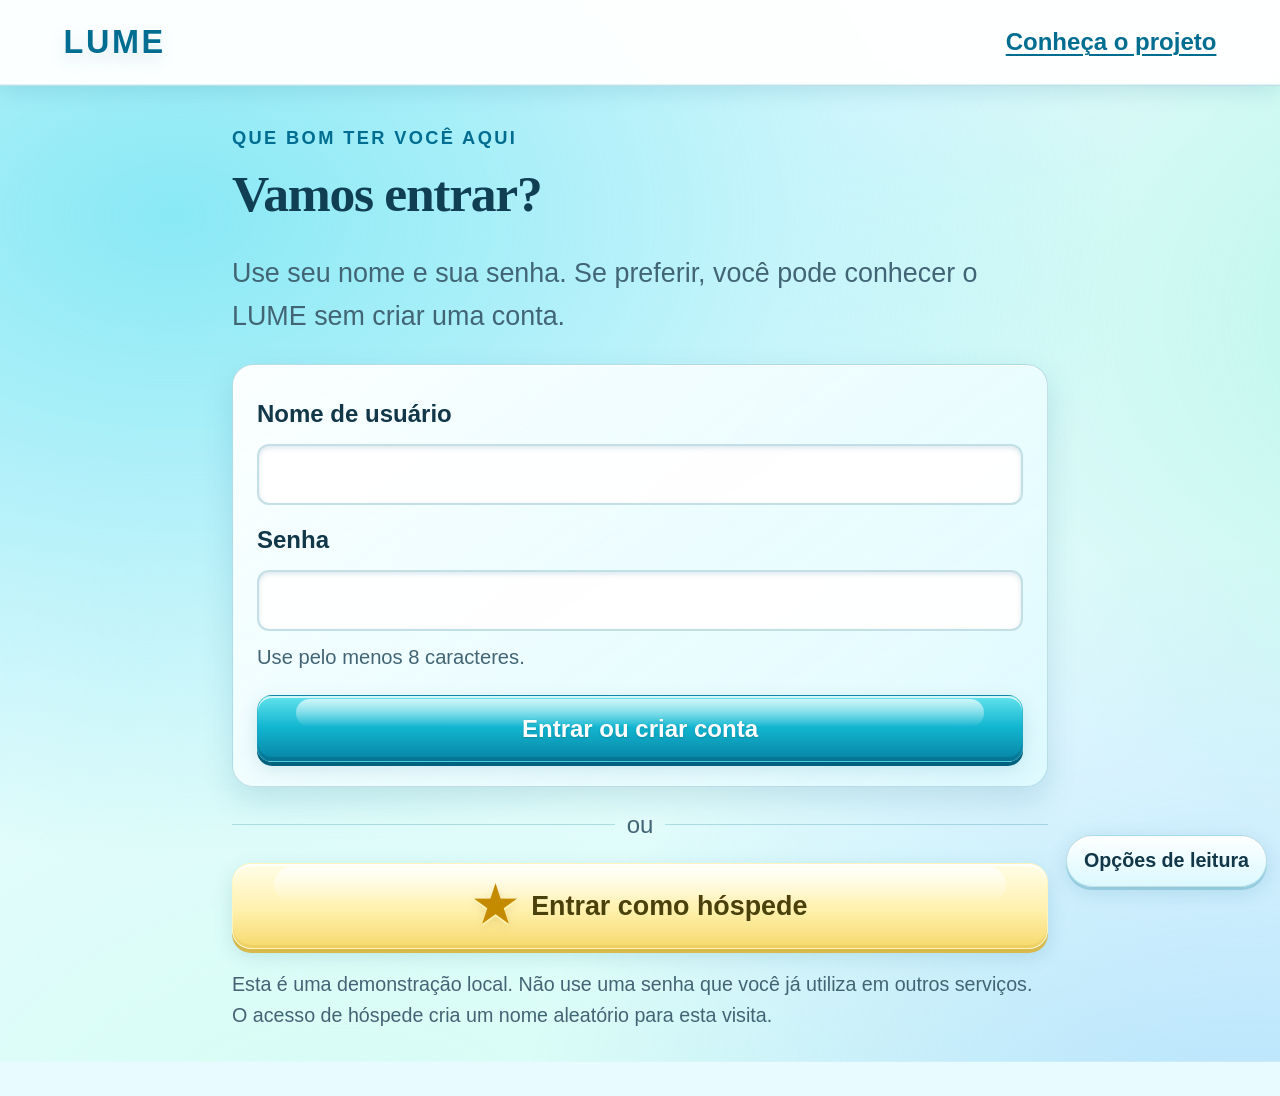
==== pages/login.html @ c27745e7 "Adicionar estrutura completa do projeto LUME Adicionado a estrutura inicial do site, interface acess" ====
<!doctype html>
<html lang="pt-BR">
<head>
  <meta charset="utf-8">
  <meta name="viewport" content="width=device-width, initial-scale=1">
  <meta name="color-scheme" content="light dark">
  <title>Entrar — LUME</title>
  <link rel="stylesheet" href="../assets/css/styles.css">
<link rel="icon" href="../assets/img/favicon.ico?v=4" type="image/x-icon">
  <link rel="shortcut icon" href="../assets/img/favicon.ico?v=4" type="image/x-icon">
  <script src="../assets/js/common.js"></script>
  <script src="../assets/js/auth.js" defer></script>
</head>
<body>
  <header class="site-header">
    <a class="brand small-brand" href="../index.html">LUME</a>
    <a class="text-link" href="sobre.html">Conheça o projeto</a>
  </header>
  <main class="container narrow">
    <p class="eyebrow">Que bom ter você aqui</p>
    <h1>Vamos entrar?</h1>
    <p class="lead">Use seu nome e sua senha. Se preferir, você pode conhecer o LUME sem criar uma conta.</p>
    <form id="loginForm" class="panel">
      <label for="username">Nome de usuário</label>
      <input id="username" name="username" autocomplete="username" required minlength="2" maxlength="30">
      <label for="password">Senha</label>
      <input id="password" name="password" type="password" autocomplete="current-password" required minlength="8" aria-describedby="passwordHelp">
      <p id="passwordHelp" class="field-help">Use pelo menos 8 caracteres.</p>
      <p id="loginMessage" class="form-message" role="status"></p>
      <button class="button primary full" type="submit">Entrar ou criar conta</button>
    </form>
    <div class="separator"><span>ou</span></div>
    <button class="guest-button full" id="guestButton" type="button">
      <span class="star" aria-hidden="true">★</span>
      <span>Entrar como hóspede</span>
    </button>
    <p class="small-note">Esta é uma demonstração local. Não use uma senha que você já utiliza em outros serviços. O acesso de hóspede cria um nome aleatório para esta visita.</p>
  </main>
</body>
</html>
---- assets/css/styles.css ----
:root {
  color-scheme: light;
  --page-font-family: Arial, Helvetica, sans-serif;
  --heading-font-family: "Times New Roman", Times, serif;
  --reading-font-family: "Times New Roman", Times, serif;
  --base-font-size: 24px;
  --ink: #113749;
  --muted: #426575;
  --heading: #103e53;
  --link: #006d91;
  --page-background: #e8fbff;
  --surface: rgba(255, 255, 255, 0.88);
  --surface-strong: rgba(255, 255, 255, 0.96);
  --surface-soft: rgba(221, 250, 255, 0.86);
  --border: rgba(44, 139, 164, 0.28);
  --primary: #078cae;
  --primary-dark: #00627e;
  --aqua: #52d9e8;
  --mint: #75e4b0;
  --accent: #ffe27a;
  --focus: #e0931c;
  --shadow: rgba(16, 104, 132, 0.15);
  --glow-a: rgba(78, 222, 239, 0.62);
  --glow-b: rgba(135, 244, 208, 0.58);
  --glow-c: rgba(97, 187, 247, 0.42);
  --glow-d: rgba(206, 255, 239, 0.72);
  --button-text: #ffffff;
  --card-heading: #16475b;
}

:root[data-theme="dark"] {
  color-scheme: dark;
  --ink: #e2f5fb;
  --muted: #b4d2de;
  --heading: #e9fbff;
  --link: #8deeff;
  --page-background: #071e29;
  --surface: rgba(10, 42, 57, 0.9);
  --surface-strong: rgba(9, 37, 51, 0.96);
  --surface-soft: rgba(15, 64, 80, 0.88);
  --border: rgba(104, 221, 236, 0.28);
  --primary: #20b9d1;
  --primary-dark: #08748b;
  --aqua: #31cadd;
  --mint: #43cfa1;
  --accent: #f0d36d;
  --focus: #ffd36e;
  --shadow: rgba(0, 0, 0, 0.28);
  --glow-a: rgba(0, 164, 198, 0.34);
  --glow-b: rgba(19, 177, 132, 0.3);
  --glow-c: rgba(46, 126, 221, 0.3);
  --glow-d: rgba(16, 91, 110, 0.46);
  --button-text: #f4fdff;
  --card-heading: #e1f8ff;
}

@media (prefers-color-scheme: dark) {
  :root[data-theme="auto"] {
    color-scheme: dark;
    --ink: #e2f5fb;
    --muted: #b4d2de;
    --heading: #e9fbff;
    --link: #8deeff;
    --page-background: #071e29;
    --surface: rgba(10, 42, 57, 0.9);
    --surface-strong: rgba(9, 37, 51, 0.96);
    --surface-soft: rgba(15, 64, 80, 0.88);
    --border: rgba(104, 221, 236, 0.28);
    --primary: #20b9d1;
    --primary-dark: #08748b;
    --aqua: #31cadd;
    --mint: #43cfa1;
    --accent: #f0d36d;
    --focus: #ffd36e;
    --shadow: rgba(0, 0, 0, 0.28);
    --glow-a: rgba(0, 164, 198, 0.34);
    --glow-b: rgba(19, 177, 132, 0.3);
    --glow-c: rgba(46, 126, 221, 0.3);
    --glow-d: rgba(16, 91, 110, 0.46);
    --button-text: #f4fdff;
    --card-heading: #e1f8ff;
  }
}

* {
  box-sizing: border-box;
}

html {
  min-height: 100%;
  font-size: var(--base-font-size);
  scroll-behavior: smooth;
}

body {
  position: relative;
  isolation: isolate;
  min-height: 100vh;
  margin: 0;
  overflow-x: hidden;
  color: var(--ink);
  background: var(--page-background);
  font-family: var(--page-font-family);
  font-size: 1rem;
  line-height: 1.58;
}

body::before {
  position: fixed;
  z-index: -1;
  inset: -18%;
  content: "";
  pointer-events: none;
  background:
    radial-gradient(ellipse at 18% 22%, var(--glow-a) 0%, transparent 34%),
    radial-gradient(ellipse at 78% 28%, var(--glow-b) 0%, transparent 32%),
    radial-gradient(ellipse at 62% 82%, var(--glow-c) 0%, transparent 35%),
    radial-gradient(ellipse at 25% 78%, var(--glow-d) 0%, transparent 34%);
  background-size: 140% 140%;
  transform: translate3d(-2%, 0, 0);
  animation: aquaFlow 34s ease-in-out infinite alternate;
  will-change: transform;
}

@keyframes aquaFlow {
  0% {
    transform: translate3d(-2%, -1%, 0) scale(1);
  }
  50% {
    transform: translate3d(2%, 2%, 0) scale(1.035);
  }
  100% {
    transform: translate3d(3%, -2%, 0) scale(1.015);
  }
}

a {
  color: var(--link);
  font-weight: 700;
  text-underline-offset: 0.16em;
}

a:hover {
  text-decoration-thickness: 2px;
}

button,
input,
select {
  font: inherit;
}

button,
.button {
  min-height: 2.25rem;
  border-radius: 0.625rem;
  cursor: pointer;
  transition: transform 0.16s ease, filter 0.16s ease, box-shadow 0.16s ease;
}

button:hover,
.button:hover {
  filter: saturate(1.08) brightness(1.02);
  transform: translateY(-2px);
}

button:active,
.button:active {
  transform: translateY(1px);
}

button:focus-visible,
a:focus-visible,
input:focus-visible,
select:focus-visible,
summary:focus-visible {
  outline: 3px solid var(--focus);
  outline-offset: 3px;
}

h1,
h2,
h3,
h4 {
  color: var(--heading);
  font-family: var(--heading-font-family);
  line-height: 1.2;
  letter-spacing: -0.025em;
}

h1 {
  margin: 0.2em 0 0.45em;
  font-size: 2.15rem;
}

h2 {
  margin-top: 1.5em;
  font-size: 1.45rem;
}

h3 {
  font-size: 1.1rem;
}

p,
li {
  max-width: 75ch;
}

img {
  max-width: 100%;
}

[hidden] {
  display: none !important;
}

.site-header {
  position: relative;
  display: flex;
  align-items: center;
  justify-content: space-between;
  gap: 1rem;
  padding: 0.7rem clamp(0.75rem, 5vw, 2.65rem);
  border-bottom: 1px solid var(--border);
  background: var(--surface-strong);
  box-shadow: 0 0.2rem 0.9rem var(--shadow), inset 0 -1px rgba(99, 202, 221, 0.2);
}

.site-header nav {
  display: flex;
  flex-wrap: wrap;
  gap: 0.4rem;
}

.site-header nav a {
  padding: 0.28rem 0.55rem;
  border-radius: 999px;
  text-decoration: none;
}

.site-header nav a:hover {
  background: color-mix(in srgb, var(--aqua) 18%, transparent);
}

.brand {
  color: var(--link);
  font-weight: 900;
  letter-spacing: 0.08em;
  text-decoration: none;
  text-shadow: 0 1px 0 var(--surface-strong), 0 0.3rem 0.7rem var(--shadow);
}

.small-brand {
  font-size: 1.35rem;
}

.container {
  position: relative;
  width: min(100% - 1.5rem, 52rem);
  margin: 1.6rem auto 2.7rem;
}

.narrow {
  width: min(100% - 1.5rem, 34rem);
}

.reading {
  max-width: 39rem;
}

.reading > p:not(.eyebrow),
.reading li {
  font-family: var(--reading-font-family);
  font-size: 1.08rem;
}

.lead {
  color: var(--muted);
  font-size: 1.12rem;
}

.eyebrow {
  margin-bottom: 0.35rem;
  color: var(--link);
  font-size: 0.76rem;
  font-weight: 900;
  letter-spacing: 0.13em;
  text-transform: uppercase;
}

.text-link {
  font-weight: 800;
}

.button {
  position: relative;
  isolation: isolate;
  display: inline-flex;
  align-items: center;
  justify-content: center;
  gap: 0.45rem;
  overflow: hidden;
  padding: 0.55rem 0.9rem;
  border: 1px solid var(--border);
  font-weight: 900;
  text-align: center;
  text-decoration: none;
}

.button::before,
.guest-button::before,
.fontsize-button::before {
  position: absolute;
  z-index: -1;
  top: 3px;
  right: 5%;
  left: 5%;
  height: 43%;
  border-radius: 999px;
  background: linear-gradient(180deg, rgba(255, 255, 255, 0.7), transparent);
  content: "";
  pointer-events: none;
}

.primary {
  color: var(--button-text);
  background: linear-gradient(180deg, #62e3ed 0%, #12b5d0 48%, #0783a4 100%);
  box-shadow: inset 0 2px 0 rgba(255, 255, 255, 0.72), inset 0 -4px 0 rgba(0, 72, 100, 0.25), 0 4px 0 var(--primary-dark), 0 7px 0.8rem var(--shadow);
  text-shadow: 0 1px 2px rgba(0, 65, 80, 0.25);
}

.primary:hover {
  color: var(--button-text);
  background: linear-gradient(180deg, #81edf3 0%, #20c4db 47%, #0789aa 100%);
}

.secondary {
  color: var(--link);
  background: linear-gradient(180deg, var(--surface-strong), var(--surface-soft));
  box-shadow: inset 0 2px 0 rgba(255, 255, 255, 0.7), inset 0 -3px 0 var(--border), 0 3px 0 var(--border), 0 6px 0.7rem var(--shadow);
}

.full {
  width: 100%;
}

.welcome-page {
  min-height: 100vh;
}

.welcome {
  display: flex;
  min-height: 100vh;
  width: min(100% - 1.2rem, 38rem);
  margin: 0 auto;
  padding: 1.25rem 0;
  flex-direction: column;
  align-items: center;
  justify-content: center;
  text-align: center;
}

.welcome .eyebrow {
  margin: 0;
  font-size: 0.95rem;
}

.welcome .brand {
  margin: 0.15rem 0;
  background: linear-gradient(180deg, #31d6e8 0%, #087fa8 48%, #07536f 100%);
  background-clip: text;
  color: transparent;
  font-size: clamp(2.8rem, 5rem, 5.5rem);
  line-height: 1;
  -webkit-background-clip: text;
  filter: drop-shadow(0 3px 0 rgba(255, 255, 255, 0.9)) drop-shadow(0 7px 0.6rem var(--shadow));
}

.welcome-copy {
  margin: 0.5rem 0 1rem;
  color: var(--muted);
  font-size: 1.2rem;
}

.fontsize-button {
  position: relative;
  isolation: isolate;
  display: flex;
  width: min(90vw, 29rem);
  min-height: 11rem;
  padding: 0.7rem;
  flex-direction: column;
  align-items: center;
  justify-content: center;
  gap: 0.6rem;
  overflow: hidden;
  border: 2px solid var(--surface-strong);
  outline: 1px solid var(--border);
  background: linear-gradient(180deg, var(--surface-strong), var(--surface-soft));
  box-shadow: inset 0 2px 0 var(--surface-strong), inset 0 -5px 0 var(--border), 0 5px 0 #58bccf, 0 10px 1.4rem var(--shadow);
}

.fontsize-button img {
  position: relative;
  z-index: 1;
  width: 100%;
  max-height: 14rem;
  object-fit: contain;
}

.image-fallback {
  position: relative;
  z-index: 1;
  color: var(--link);
  font-size: 1.4rem;
  font-weight: 900;
  text-shadow: 0 1px var(--surface-strong);
}

.hint {
  color: var(--muted);
  font-size: 0.88rem;
}

.font-preview {
  margin: 1.1rem 0;
  padding: 0.8rem;
  border: 1px solid var(--border);
  border-radius: 0.9rem;
  background: linear-gradient(145deg, var(--surface-strong), var(--surface-soft));
  box-shadow: inset 0 1px 0 var(--surface-strong), 0 0.4rem 1.2rem var(--shadow);
  text-align: center;
}

.font-preview p {
  margin: 0 auto;
  font-size: 1em;
}

.choice-grid {
  display: grid;
  margin-bottom: 1rem;
  grid-template-columns: repeat(2, minmax(0, 1fr));
  gap: 0.5rem;
}

.choice-button {
  padding: 0.5rem;
  border: 1px solid var(--border);
  color: var(--ink);
  background: linear-gradient(180deg, var(--surface-strong), var(--surface-soft));
  box-shadow: inset 0 2px 0 var(--surface-strong), 0 3px 0 var(--border), 0 5px 0.5rem var(--shadow);
  font-weight: 900;
}

.choice-button.selected {
  border: 2px solid var(--primary);
  background: linear-gradient(180deg, var(--surface-strong), color-mix(in srgb, var(--aqua) 30%, var(--surface-soft)));
  box-shadow: inset 0 2px 0 var(--surface-strong), 0 3px 0 var(--primary-dark), 0 0 0 3px color-mix(in srgb, var(--aqua) 18%, transparent);
}

.panel {
  display: grid;
  margin-top: 1rem;
  padding: 1rem;
  border: 1px solid var(--border);
  border-radius: 0.9rem;
  background: linear-gradient(145deg, var(--surface-strong), var(--surface-soft));
  box-shadow: inset 0 1px 0 var(--surface-strong), 0 0.5rem 1.25rem var(--shadow);
  gap: 0.45rem;
}

.panel label {
  margin-top: 0.25rem;
  font-weight: 900;
}

.panel input {
  width: 100%;
  min-height: 2.25rem;
  padding: 0.4rem 0.5rem;
  border: 2px solid var(--border);
  border-radius: 0.5rem;
  color: var(--ink);
  background: var(--surface-strong);
  box-shadow: inset 0 2px 5px var(--shadow);
}

.panel input:focus {
  border-color: var(--primary);
}

.form-message {
  margin: 0;
  color: #b13730;
  font-weight: 800;
}

.field-help {
  margin: 0;
  color: var(--muted);
  font-size: 0.84rem;
}

.separator {
  display: flex;
  margin: 0.8rem 0;
  align-items: center;
  gap: 0.5rem;
  color: var(--muted);
}

.separator::before,
.separator::after {
  height: 1px;
  flex: 1;
  background: var(--border);
  content: "";
}

.guest-button {
  position: relative;
  isolation: isolate;
  display: flex;
  min-height: 3.6rem;
  padding: 0.7rem 0.5rem;
  align-items: center;
  justify-content: center;
  gap: 0.65rem;
  overflow: hidden;
  border: 1px solid #fff4bc;
  border-radius: 0.8rem;
  color: #4a400b;
  background: linear-gradient(180deg, #fffde8 0%, #fff1ad 55%, #f6d96d 100%);
  box-shadow: inset 0 2px 0 #fff, inset 0 -3px 0 rgba(181, 133, 11, 0.13), 0 4px 0 #d8b94c, 0 7px 0.8rem var(--shadow);
  font-size: 1.12rem;
  font-weight: 900;
}

.star {
  color: #c58b00;
  font-size: 2rem;
  line-height: 1;
  text-shadow: 0 2px 0 #fff5b4, 0 4px 0.4rem rgba(165, 114, 0, 0.18);
}

.small-note {
  color: var(--muted);
  font-size: 0.82rem;
}

.hero-panel {
  position: relative;
  overflow: hidden;
  padding: clamp(1rem, 4vw, 2.25rem);
  border: 1px solid var(--border);
  border-radius: 1.1rem;
  background: linear-gradient(145deg, var(--surface-strong) 0%, var(--surface-soft) 52%, color-mix(in srgb, var(--mint) 22%, var(--surface-soft)) 100%);
  box-shadow: inset 0 2px 0 var(--surface-strong), 0 0.6rem 1.4rem var(--shadow);
}

.hero-panel::after {
  position: absolute;
  top: -4rem;
  right: -2rem;
  width: 13rem;
  height: 13rem;
  border-radius: 50%;
  background: radial-gradient(circle at 30% 25%, var(--surface-strong), color-mix(in srgb, var(--aqua) 24%, transparent) 38%, transparent 66%);
  content: "";
  pointer-events: none;
}

.hero-panel > * {
  position: relative;
  z-index: 1;
}

.hero-actions {
  display: flex;
  margin-top: 1rem;
  flex-wrap: wrap;
  gap: 0.6rem;
}

.section {
  margin: 2rem 0;
}

.cards {
  display: grid;
  grid-template-columns: repeat(3, minmax(0, 1fr));
  gap: 0.6rem;
}

.info-card {
  position: relative;
  overflow: hidden;
  padding: 0.9rem;
  border: 1px solid var(--border);
  border-radius: 0.9rem;
  background: linear-gradient(145deg, var(--surface-strong), var(--surface-soft));
  box-shadow: inset 0 1px 0 var(--surface-strong), 0 0.4rem 1rem var(--shadow);
}

.info-card::before {
  position: absolute;
  top: -1.2rem;
  right: -1rem;
  width: 4.5rem;
  height: 4.5rem;
  border-radius: 50%;
  background: radial-gradient(circle at 30% 25%, var(--surface-strong), color-mix(in srgb, var(--aqua) 18%, transparent) 60%, transparent 70%);
  content: "";
}

.info-card > * {
  position: relative;
}

.card-icon {
  display: block;
  width: 3rem;
  height: 3rem;
  margin: 0 0 0.5rem;
  object-fit: contain;
}

.info-card h3 {
  color: var(--card-heading);
}

.info-card p {
  margin-bottom: 0;
  color: var(--muted);
}

.callout {
  margin: 1.2rem 0;
  padding: 0.8rem 1rem;
  border: 1px solid var(--border);
  border-left: 0.3rem solid var(--accent);
  border-radius: 0.7rem;
  background: linear-gradient(135deg, var(--surface-strong), color-mix(in srgb, var(--accent) 20%, var(--surface-soft)));
  box-shadow: 0 0.3rem 0.9rem var(--shadow);
}

.callout h2 {
  margin-top: 0;
}

.site-footer {
  display: flex;
  padding: 1rem clamp(0.75rem, 5vw, 2.65rem);
  flex-wrap: wrap;
  gap: 0.8rem;
  border-top: 1px solid var(--border);
  background: var(--surface-strong);
  box-shadow: 0 -0.2rem 0.8rem var(--shadow);
}

.steps {
  padding-left: 1.5em;
}

.steps li {
  margin: 0.8rem 0;
  padding-left: 0.3rem;
}

.steps p {
  margin: 0.2rem 0;
}

.phase-list {
  display: grid;
  margin: 1.2rem 0;
  gap: 0.6rem;
}

.phase-card {
  display: grid;
  padding: 0.8rem;
  align-items: center;
  grid-template-columns: auto 1fr auto;
  gap: 0.7rem;
  border: 1px solid var(--border);
  border-radius: 0.9rem;
  background: linear-gradient(145deg, var(--surface-strong), var(--surface-soft));
  box-shadow: inset 0 1px var(--surface-strong), 0 0.35rem 0.9rem var(--shadow);
}

.phase-card h2 {
  margin: 0 0 0.3rem;
}

.phase-card p {
  margin: 0;
  color: var(--muted);
}

.phase-number {
  display: grid;
  width: 2.5rem;
  height: 2.5rem;
  place-items: center;
  border: 1px solid var(--border);
  border-radius: 50%;
  color: var(--link);
  background: linear-gradient(180deg, var(--surface-strong), color-mix(in srgb, var(--aqua) 34%, var(--surface-soft)));
  box-shadow: inset 0 2px 0 var(--surface-strong), 0 3px 0 var(--border);
  font-size: 1.25rem;
  font-weight: 900;
}

.temporary-notice,
.alert-message {
  padding: 0.8rem 1rem;
  border: 2px solid var(--accent);
  border-radius: 0.75rem;
  background: linear-gradient(140deg, var(--surface-strong), color-mix(in srgb, var(--accent) 24%, var(--surface-soft)));
  box-shadow: 0 0.4rem 1rem var(--shadow);
}

.temporary-notice {
  margin: 0 0 1rem;
}

.temporary-notice h2 {
  margin: 0 0 0.3rem;
}

.temporary-notice p {
  margin: 0 0 0.6rem;
}

.reading-menu {
  position: fixed;
  z-index: 1000;
  right: 0.55rem;
  bottom: 0.55rem;
  width: max-content;
  max-width: min(19rem, calc(100vw - 1.1rem));
  color: var(--ink);
  font-size: 0.82rem;
}

.reading-menu summary {
  display: flex;
  min-height: 2rem;
  padding: 0.4rem 0.7rem;
  align-items: center;
  justify-content: center;
  border: 1px solid var(--border);
  border-radius: 999px;
  background: linear-gradient(180deg, var(--surface-strong), var(--surface-soft));
  box-shadow: inset 0 2px 0 var(--surface-strong), 0 3px 0 var(--border), 0 5px 0.8rem var(--shadow);
  cursor: pointer;
  font-family: var(--page-font-family);
  font-weight: 800;
  list-style: none;
}

.reading-menu summary::-webkit-details-marker {
  display: none;
}

.reading-menu[open] summary {
  border-radius: 0.7rem 0.7rem 0 0;
}

.reading-menu-panel {
  padding: 0.65rem;
  border: 1px solid var(--border);
  border-radius: 0.7rem 0 0.7rem 0.7rem;
  background: var(--surface-strong);
  box-shadow: 0 0.5rem 1rem var(--shadow);
}

.reading-menu-panel label {
  display: block;
  margin: 0.4rem 0 0.2rem;
  font-weight: 800;
}

.reading-menu-panel select {
  width: 100%;
  min-height: 2rem;
  padding: 0.3rem;
  border: 1px solid var(--border);
  border-radius: 0.4rem;
  color: var(--ink);
  background: var(--surface-strong);
  font: inherit;
}

.reading-menu-panel p {
  margin: 0.4rem 0;
  color: var(--muted);
  font-size: 0.78rem;
  line-height: 1.4;
}

.reading-menu-panel a {
  display: inline-block;
  margin-top: 0.2rem;
  font-size: 0.82rem;
}

@media (max-width: 700px) {
  h1 {
    font-size: 1.85rem;
  }

  .cards {
    grid-template-columns: 1fr;
  }

  .phase-card {
    grid-template-columns: auto 1fr;
  }

  .phase-button {
    width: 100%;
    grid-column: 1 / -1;
  }

  .site-header {
    align-items: flex-start;
  }

  .site-header nav {
    justify-content: flex-end;
  }

  .choice-grid {
    grid-template-columns: 1fr;
  }

  .hero-actions .button {
    width: 100%;
  }
}

@media (max-width: 420px) {
  html {
    overflow-wrap: anywhere;
  }

  .site-header {
    gap: 0.5rem;
    padding-inline: 0.6rem;
  }

  .site-header nav {
    gap: 0.15rem;
  }

  .site-header nav a {
    padding: 0.2rem 0.3rem;
  }

  .small-brand {
    font-size: 1.05rem;
  }

  .reading-menu {
    right: 0.4rem;
    bottom: 0.4rem;
  }
}

@media (prefers-reduced-motion: reduce) {
  html {
    scroll-behavior: auto;
  }

  body::before {
    animation: none;
    will-change: auto;
  }

  *,
  *::before,
  *::after {
    transition: none !important;
  }
}
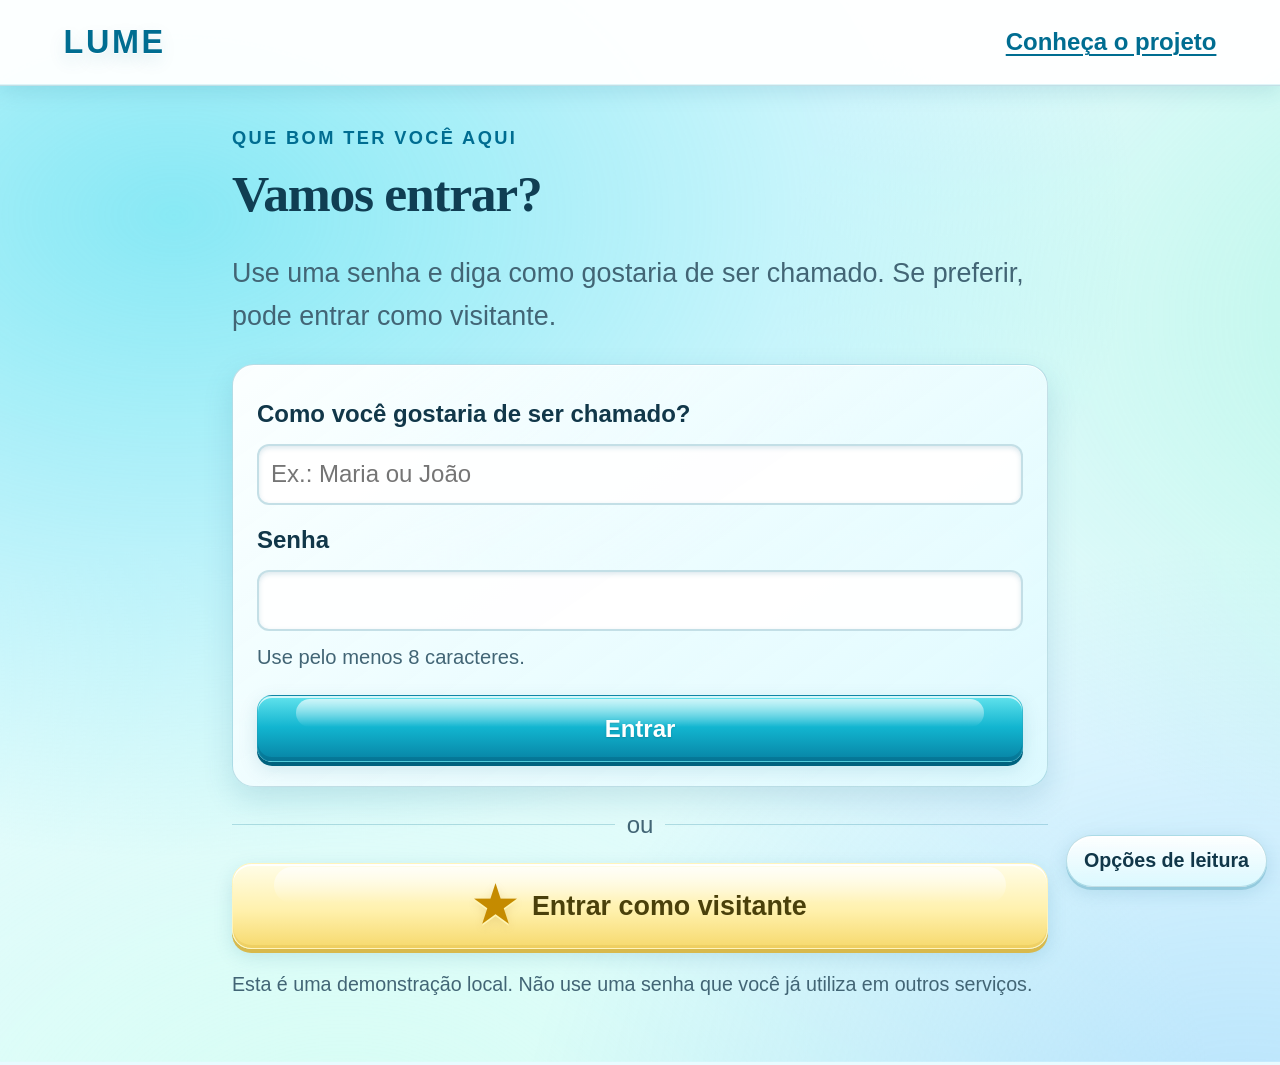
==== commit e3a3aec7: "Feat: User Name exhibition" ====
--- a/pages/login.html
+++ b/pages/login.html
@@ -6,7 +6,7 @@
   <meta name="color-scheme" content="light dark">
   <title>Entrar — LUME</title>
   <link rel="stylesheet" href="../assets/css/styles.css">
-<link rel="icon" href="../assets/img/favicon.ico?v=4" type="image/x-icon">
+  <link rel="icon" href="../assets/img/favicon.ico?v=4" type="image/x-icon">
   <link rel="shortcut icon" href="../assets/img/favicon.ico?v=4" type="image/x-icon">
   <script src="../assets/js/common.js"></script>
   <script src="../assets/js/auth.js" defer></script>
@@ -16,25 +16,51 @@
     <a class="brand small-brand" href="../index.html">LUME</a>
     <a class="text-link" href="sobre.html">Conheça o projeto</a>
   </header>
+
   <main class="container narrow">
     <p class="eyebrow">Que bom ter você aqui</p>
     <h1>Vamos entrar?</h1>
-    <p class="lead">Use seu nome e sua senha. Se preferir, você pode conhecer o LUME sem criar uma conta.</p>
+    <p class="lead">Use uma senha e diga como gostaria de ser chamado. Se preferir, pode entrar como visitante.</p>
+
     <form id="loginForm" class="panel">
-      <label for="username">Nome de usuário</label>
-      <input id="username" name="username" autocomplete="username" required minlength="2" maxlength="30">
+      <label for="displayName">Como você gostaria de ser chamado?</label>
+      <input
+        id="displayName"
+        name="displayName"
+        autocomplete="name"
+        required
+        minlength="2"
+        maxlength="30"
+        placeholder="Ex.: Maria ou João"
+      >
+
       <label for="password">Senha</label>
-      <input id="password" name="password" type="password" autocomplete="current-password" required minlength="8" aria-describedby="passwordHelp">
+      <input
+        id="password"
+        name="password"
+        type="password"
+        autocomplete="current-password"
+        required
+        minlength="8"
+        aria-describedby="passwordHelp"
+      >
       <p id="passwordHelp" class="field-help">Use pelo menos 8 caracteres.</p>
+
       <p id="loginMessage" class="form-message" role="status"></p>
-      <button class="button primary full" type="submit">Entrar ou criar conta</button>
+
+      <button class="button primary full" type="submit">Entrar</button>
     </form>
+
     <div class="separator"><span>ou</span></div>
+
     <button class="guest-button full" id="guestButton" type="button">
       <span class="star" aria-hidden="true">★</span>
-      <span>Entrar como hóspede</span>
+      <span>Entrar como visitante</span>
     </button>
-    <p class="small-note">Esta é uma demonstração local. Não use uma senha que você já utiliza em outros serviços. O acesso de hóspede cria um nome aleatório para esta visita.</p>
+
+    <p class="small-note">
+      Esta é uma demonstração local. Não use uma senha que você já utiliza em outros serviços.
+    </p>
   </main>
 </body>
-</html>
+</html>
